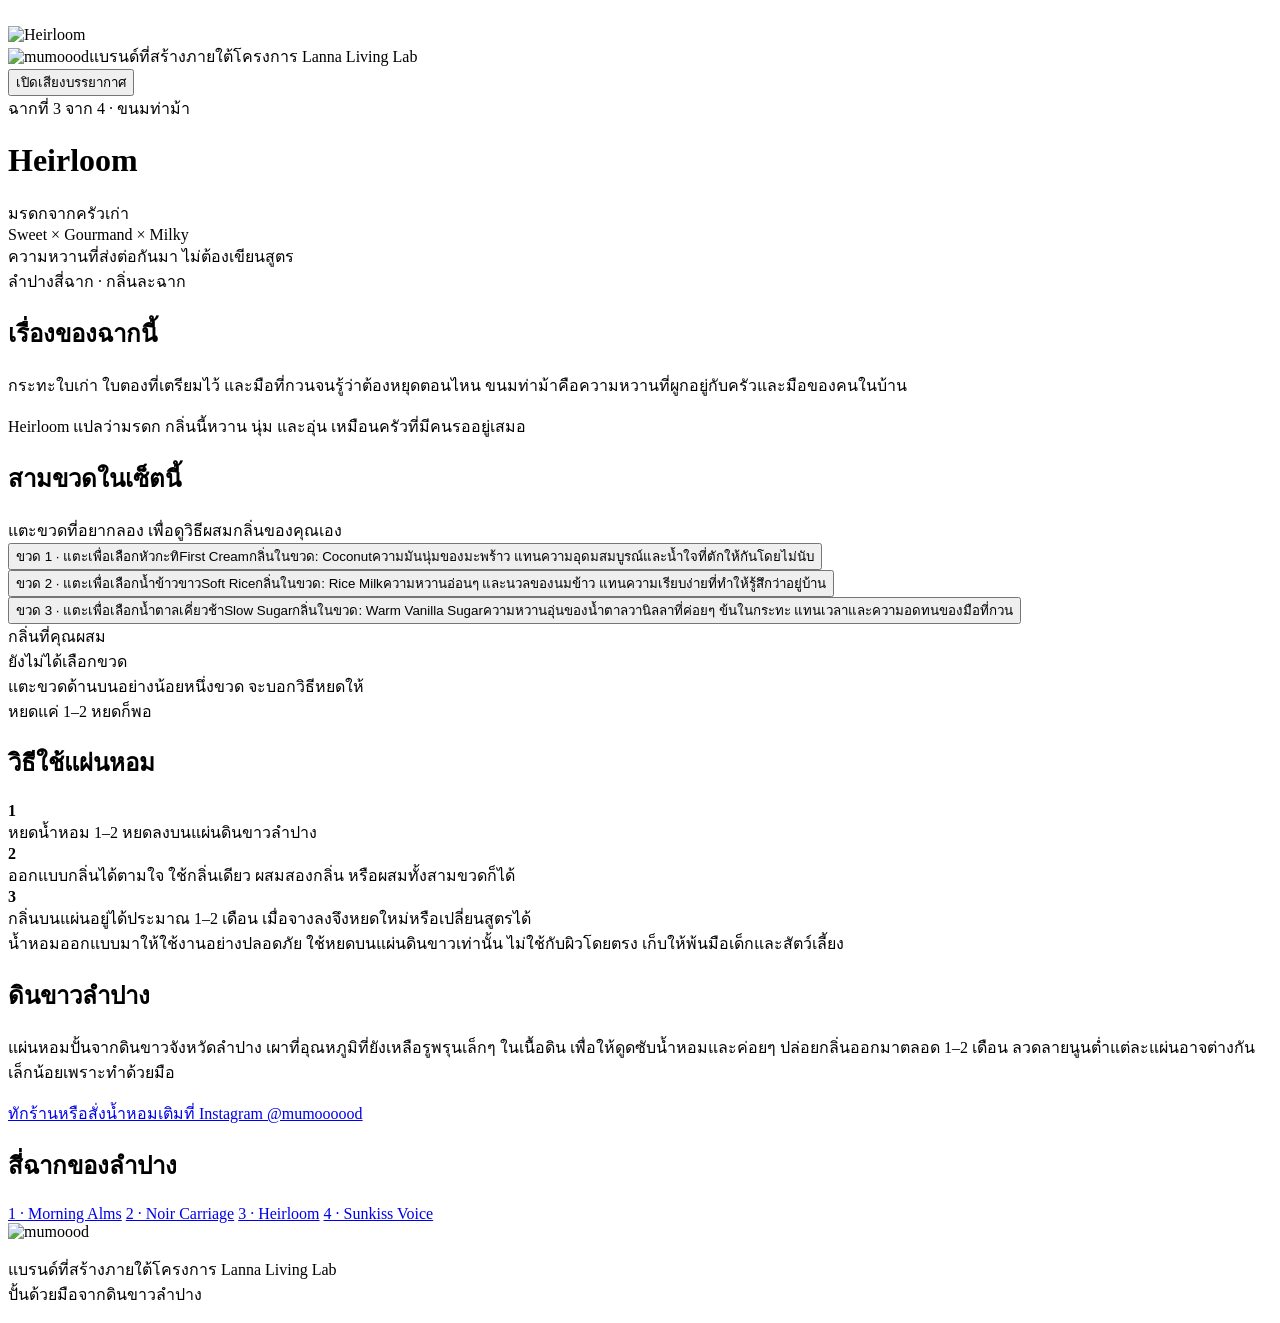
==== index.html @ 2b01fa06 "Add files via upload" ====
<!doctype html>
<html lang="th">
<head>
<meta charset="utf-8">
<meta name="viewport" content="width=device-width, initial-scale=1">
<title>Heirloom · mumoood</title>
<meta name="description" content="ความหวานที่ส่งต่อกันมา ไม่ต้องเขียนสูตร">
<meta property="og:type" content="website">
<meta property="og:title" content="Heirloom · mumoood">
<meta property="og:description" content="ความหวานที่ส่งต่อกันมา ไม่ต้องเขียนสูตร">
<meta property="og:image" content="https://mumoooood.github.io/assets/heirloom-hero.jpg">
<meta property="og:url" content="https://mumoooood.github.io/heirloom/">
<link rel="preconnect" href="https://fonts.googleapis.com"><link rel="preconnect" href="https://fonts.gstatic.com" crossorigin><link rel="stylesheet" href="https://fonts.googleapis.com/css2?family=Cormorant+Garamond:ital,wght@1,500;1,600&family=Noto+Sans+Thai:wght@400;600;700&display=swap">
<link rel="stylesheet" href="../assets/style.css">
</head>
<body data-sound="sizzle">
<div class="page">
<img class="page-bg" src="../assets/heirloom-bg.jpg" alt="">
<div class="page-veil"></div>
<div class="page-body">
<header class="hero">
<img class="hero-img" src="../assets/heirloom-hero.jpg" alt="Heirloom">
<div class="hero-shade"></div>
<div class="hero-content">
<div class="hero-top">
<div class="brand"><img src="../assets/logo-light.png" alt="mumoood"><span>แบรนด์ที่สร้างภายใต้โครงการ Lanna Living Lab</span></div>
<button type="button" class="sound-btn" id="sound-btn" aria-pressed="false">เปิดเสียงบรรยากาศ</button>
</div>
<div class="hero-bottom">
<div class="eyebrow">ฉากที่ 3 จาก 4 · ขนมท่าม้า</div>
<h1>Heirloom</h1>
<div class="th-name">มรดกจากครัวเก่า</div>
<div class="character">Sweet × Gourmand × Milky</div>
<div class="hook">ความหวานที่ส่งต่อกันมา ไม่ต้องเขียนสูตร</div>
</div>
</div>
</header>
<main>
<section class="section"><div class="card">
<div class="kicker">ลำปางสี่ฉาก · กลิ่นละฉาก</div>
<h2>เรื่องของฉากนี้</h2>
<p>กระทะใบเก่า ใบตองที่เตรียมไว้ และมือที่กวนจนรู้ว่าต้องหยุดตอนไหน ขนมท่าม้าคือความหวานที่ผูกอยู่กับครัวและมือของคนในบ้าน</p>
<p>Heirloom แปลว่ามรดก กลิ่นนี้หวาน นุ่ม และอุ่น เหมือนครัวที่มีคนรออยู่เสมอ</p>
</div></section>
<section class="section"><div class="card">
<h2>สามขวดในเซ็ตนี้</h2>
<div class="hint">แตะขวดที่อยากลอง เพื่อดูวิธีผสมกลิ่นของคุณเอง</div>
<button type="button" class="bottle" aria-pressed="false" data-no="1" data-name="หัวกะทิ" data-short="ความอุดมและน้ำใจ"><span class="no">ขวด 1 · แตะเพื่อเลือก</span><span class="name">หัวกะทิ</span><span class="en">First Cream</span><span class="from">กลิ่นในขวด: Coconut</span><span class="meaning">ความมันนุ่มของมะพร้าว แทนความอุดมสมบูรณ์และน้ำใจที่ตักให้กันโดยไม่นับ</span></button>
<button type="button" class="bottle" aria-pressed="false" data-no="2" data-name="น้ำข้าวขาว" data-short="ความเรียบง่ายของบ้าน"><span class="no">ขวด 2 · แตะเพื่อเลือก</span><span class="name">น้ำข้าวขาว</span><span class="en">Soft Rice</span><span class="from">กลิ่นในขวด: Rice Milk</span><span class="meaning">ความหวานอ่อนๆ และนวลของนมข้าว แทนความเรียบง่ายที่ทำให้รู้สึกว่าอยู่บ้าน</span></button>
<button type="button" class="bottle" aria-pressed="false" data-no="3" data-name="น้ำตาลเคี่ยวช้า" data-short="เวลาและความอดทน"><span class="no">ขวด 3 · แตะเพื่อเลือก</span><span class="name">น้ำตาลเคี่ยวช้า</span><span class="en">Slow Sugar</span><span class="from">กลิ่นในขวด: Warm Vanilla Sugar</span><span class="meaning">ความหวานอุ่นของน้ำตาลวานิลลาที่ค่อยๆ ข้นในกระทะ แทนเวลาและความอดทนของมือที่กวน</span></button>
<div class="mix" aria-live="polite">
<div class="kicker">กลิ่นที่คุณผสม</div>
<div class="mix-title" id="mix-title">ยังไม่ได้เลือกขวด</div>
<div class="mix-text" id="mix-text">แตะขวดด้านบนอย่างน้อยหนึ่งขวด จะบอกวิธีหยดให้</div>
<div class="mix-drops" id="mix-drops">หยดแค่ 1–2 หยดก็พอ</div>
</div>
</div></section>
<section class="section"><div class="card">
<h2>วิธีใช้แผ่นหอม</h2>
<div class="step"><b>1</b><div>หยดน้ำหอม 1–2 หยดลงบนแผ่นดินขาวลำปาง</div></div>
<div class="step"><b>2</b><div>ออกแบบกลิ่นได้ตามใจ ใช้กลิ่นเดียว ผสมสองกลิ่น หรือผสมทั้งสามขวดก็ได้</div></div>
<div class="step"><b>3</b><div>กลิ่นบนแผ่นอยู่ได้ประมาณ 1–2 เดือน เมื่อจางลงจึงหยดใหม่หรือเปลี่ยนสูตรได้</div></div>
<div class="note">น้ำหอมออกแบบมาให้ใช้งานอย่างปลอดภัย ใช้หยดบนแผ่นดินขาวเท่านั้น ไม่ใช้กับผิวโดยตรง เก็บให้พ้นมือเด็กและสัตว์เลี้ยง</div>
</div></section>
<section class="section"><div class="card">
<h2>ดินขาวลำปาง</h2>
<p>แผ่นหอมปั้นจากดินขาวจังหวัดลำปาง เผาที่อุณหภูมิที่ยังเหลือรูพรุนเล็กๆ ในเนื้อดิน เพื่อให้ดูดซับน้ำหอมและค่อยๆ ปล่อยกลิ่นออกมาตลอด 1–2 เดือน ลวดลายนูนต่ำแต่ละแผ่นอาจต่างกันเล็กน้อยเพราะทำด้วยมือ</p>
</div></section>
<section class="section"><a class="cta" href="https://www.instagram.com/mumoooood" target="_blank" rel="noopener">ทักร้านหรือสั่งน้ำหอมเติมที่ Instagram @mumoooood</a></section>
<section class="section"><div class="card">
<h2>สี่ฉากของลำปาง</h2>
<nav class="chips" aria-label="เลือกกลิ่น">
<a href="../morning-alms/">1 · Morning Alms</a>
<a href="../noir-carriage/">2 · Noir Carriage</a>
<a href="../heirloom/" aria-current="page">3 · Heirloom</a>
<a href="../sunkiss-voice/">4 · Sunkiss Voice</a>
</nav>
</div></section>
</main>
<footer class="footer"><img src="../assets/logo-dark.png" alt="mumoood"><p>แบรนด์ที่สร้างภายใต้โครงการ Lanna Living Lab<br>ปั้นด้วยมือจากดินขาวลำปาง</p></footer>
</div>
</div>
<script src="../assets/app.js"></script>
</body>
</html>
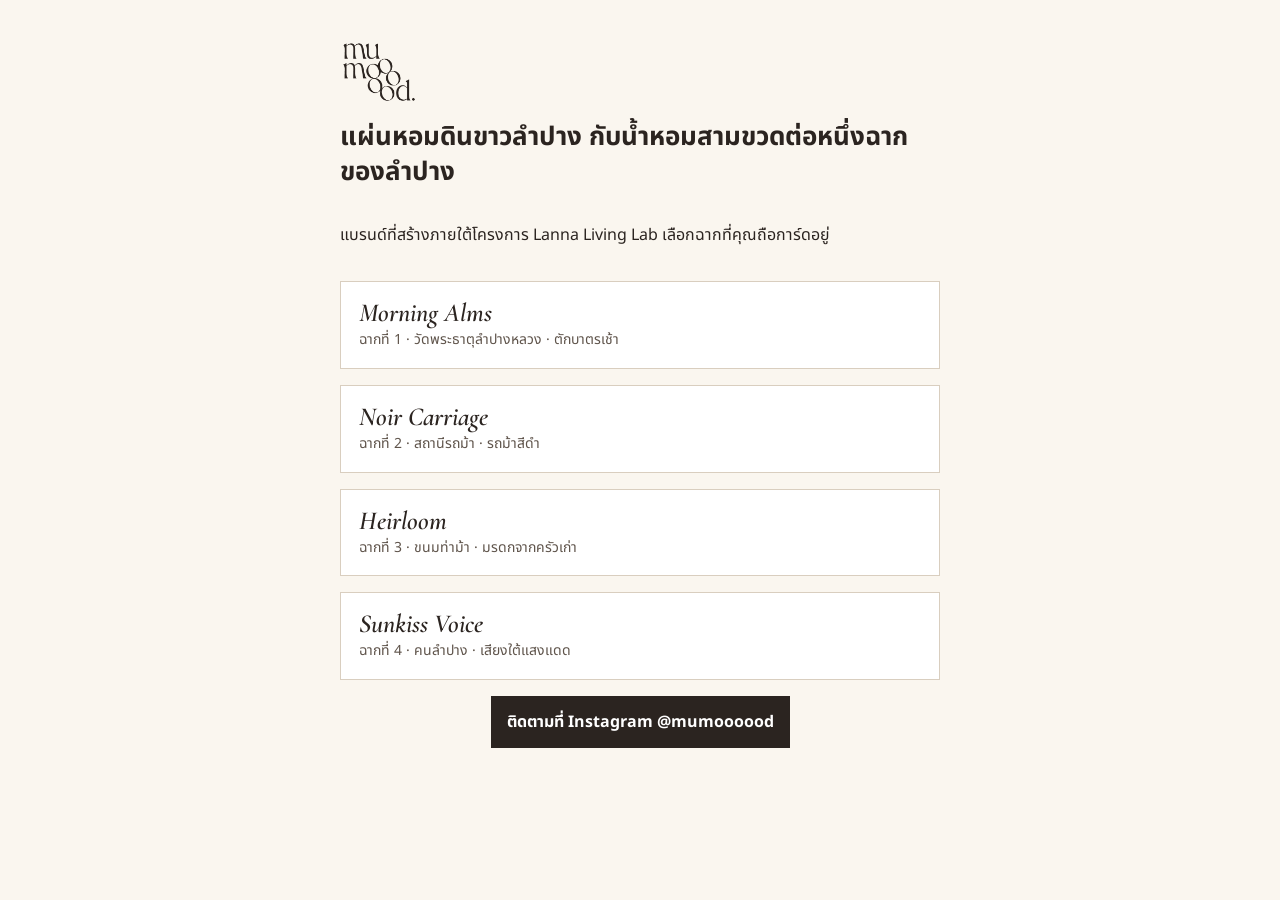
==== commit 69597a8d: "Add files via upload" ====
--- a/index.html
+++ b/index.html
@@ -3,83 +3,24 @@
 <head>
 <meta charset="utf-8">
 <meta name="viewport" content="width=device-width, initial-scale=1">
-<title>Heirloom · mumoood</title>
-<meta name="description" content="ความหวานที่ส่งต่อกันมา ไม่ต้องเขียนสูตร">
-<meta property="og:type" content="website">
-<meta property="og:title" content="Heirloom · mumoood">
-<meta property="og:description" content="ความหวานที่ส่งต่อกันมา ไม่ต้องเขียนสูตร">
-<meta property="og:image" content="https://mumoooood.github.io/assets/heirloom-hero.jpg">
-<meta property="og:url" content="https://mumoooood.github.io/heirloom/">
+<title>mumoood · Lanna Living Lab</title>
+<meta name="description" content="แผ่นหอมดินขาวลำปางและน้ำหอมสามขวด แบรนด์ที่สร้างภายใต้โครงการ Lanna Living Lab">
+<meta property="og:title" content="mumoood · Lanna Living Lab">
+<meta property="og:description" content="แผ่นหอมดินขาวลำปางและน้ำหอมสามขวด แบรนด์ที่สร้างภายใต้โครงการ Lanna Living Lab">
+<meta property="og:image" content="https://mumoooood.github.io/morning-alms-hero.jpg">
 <link rel="preconnect" href="https://fonts.googleapis.com"><link rel="preconnect" href="https://fonts.gstatic.com" crossorigin><link rel="stylesheet" href="https://fonts.googleapis.com/css2?family=Cormorant+Garamond:ital,wght@1,500;1,600&family=Noto+Sans+Thai:wght@400;600;700&display=swap">
-<link rel="stylesheet" href="../assets/style.css">
+<link rel="stylesheet" href="style.css">
 </head>
-<body data-sound="sizzle">
-<div class="page">
-<img class="page-bg" src="../assets/heirloom-bg.jpg" alt="">
-<div class="page-veil"></div>
-<div class="page-body">
-<header class="hero">
-<img class="hero-img" src="../assets/heirloom-hero.jpg" alt="Heirloom">
-<div class="hero-shade"></div>
-<div class="hero-content">
-<div class="hero-top">
-<div class="brand"><img src="../assets/logo-light.png" alt="mumoood"><span>แบรนด์ที่สร้างภายใต้โครงการ Lanna Living Lab</span></div>
-<button type="button" class="sound-btn" id="sound-btn" aria-pressed="false">เปิดเสียงบรรยากาศ</button>
-</div>
-<div class="hero-bottom">
-<div class="eyebrow">ฉากที่ 3 จาก 4 · ขนมท่าม้า</div>
-<h1>Heirloom</h1>
-<div class="th-name">มรดกจากครัวเก่า</div>
-<div class="character">Sweet × Gourmand × Milky</div>
-<div class="hook">ความหวานที่ส่งต่อกันมา ไม่ต้องเขียนสูตร</div>
-</div>
-</div>
-</header>
-<main>
-<section class="section"><div class="card">
-<div class="kicker">ลำปางสี่ฉาก · กลิ่นละฉาก</div>
-<h2>เรื่องของฉากนี้</h2>
-<p>กระทะใบเก่า ใบตองที่เตรียมไว้ และมือที่กวนจนรู้ว่าต้องหยุดตอนไหน ขนมท่าม้าคือความหวานที่ผูกอยู่กับครัวและมือของคนในบ้าน</p>
-<p>Heirloom แปลว่ามรดก กลิ่นนี้หวาน นุ่ม และอุ่น เหมือนครัวที่มีคนรออยู่เสมอ</p>
-</div></section>
-<section class="section"><div class="card">
-<h2>สามขวดในเซ็ตนี้</h2>
-<div class="hint">แตะขวดที่อยากลอง เพื่อดูวิธีผสมกลิ่นของคุณเอง</div>
-<button type="button" class="bottle" aria-pressed="false" data-no="1" data-name="หัวกะทิ" data-short="ความอุดมและน้ำใจ"><span class="no">ขวด 1 · แตะเพื่อเลือก</span><span class="name">หัวกะทิ</span><span class="en">First Cream</span><span class="from">กลิ่นในขวด: Coconut</span><span class="meaning">ความมันนุ่มของมะพร้าว แทนความอุดมสมบูรณ์และน้ำใจที่ตักให้กันโดยไม่นับ</span></button>
-<button type="button" class="bottle" aria-pressed="false" data-no="2" data-name="น้ำข้าวขาว" data-short="ความเรียบง่ายของบ้าน"><span class="no">ขวด 2 · แตะเพื่อเลือก</span><span class="name">น้ำข้าวขาว</span><span class="en">Soft Rice</span><span class="from">กลิ่นในขวด: Rice Milk</span><span class="meaning">ความหวานอ่อนๆ และนวลของนมข้าว แทนความเรียบง่ายที่ทำให้รู้สึกว่าอยู่บ้าน</span></button>
-<button type="button" class="bottle" aria-pressed="false" data-no="3" data-name="น้ำตาลเคี่ยวช้า" data-short="เวลาและความอดทน"><span class="no">ขวด 3 · แตะเพื่อเลือก</span><span class="name">น้ำตาลเคี่ยวช้า</span><span class="en">Slow Sugar</span><span class="from">กลิ่นในขวด: Warm Vanilla Sugar</span><span class="meaning">ความหวานอุ่นของน้ำตาลวานิลลาที่ค่อยๆ ข้นในกระทะ แทนเวลาและความอดทนของมือที่กวน</span></button>
-<div class="mix" aria-live="polite">
-<div class="kicker">กลิ่นที่คุณผสม</div>
-<div class="mix-title" id="mix-title">ยังไม่ได้เลือกขวด</div>
-<div class="mix-text" id="mix-text">แตะขวดด้านบนอย่างน้อยหนึ่งขวด จะบอกวิธีหยดให้</div>
-<div class="mix-drops" id="mix-drops">หยดแค่ 1–2 หยดก็พอ</div>
-</div>
-</div></section>
-<section class="section"><div class="card">
-<h2>วิธีใช้แผ่นหอม</h2>
-<div class="step"><b>1</b><div>หยดน้ำหอม 1–2 หยดลงบนแผ่นดินขาวลำปาง</div></div>
-<div class="step"><b>2</b><div>ออกแบบกลิ่นได้ตามใจ ใช้กลิ่นเดียว ผสมสองกลิ่น หรือผสมทั้งสามขวดก็ได้</div></div>
-<div class="step"><b>3</b><div>กลิ่นบนแผ่นอยู่ได้ประมาณ 1–2 เดือน เมื่อจางลงจึงหยดใหม่หรือเปลี่ยนสูตรได้</div></div>
-<div class="note">น้ำหอมออกแบบมาให้ใช้งานอย่างปลอดภัย ใช้หยดบนแผ่นดินขาวเท่านั้น ไม่ใช้กับผิวโดยตรง เก็บให้พ้นมือเด็กและสัตว์เลี้ยง</div>
-</div></section>
-<section class="section"><div class="card">
-<h2>ดินขาวลำปาง</h2>
-<p>แผ่นหอมปั้นจากดินขาวจังหวัดลำปาง เผาที่อุณหภูมิที่ยังเหลือรูพรุนเล็กๆ ในเนื้อดิน เพื่อให้ดูดซับน้ำหอมและค่อยๆ ปล่อยกลิ่นออกมาตลอด 1–2 เดือน ลวดลายนูนต่ำแต่ละแผ่นอาจต่างกันเล็กน้อยเพราะทำด้วยมือ</p>
-</div></section>
-<section class="section"><a class="cta" href="https://www.instagram.com/mumoooood" target="_blank" rel="noopener">ทักร้านหรือสั่งน้ำหอมเติมที่ Instagram @mumoooood</a></section>
-<section class="section"><div class="card">
-<h2>สี่ฉากของลำปาง</h2>
-<nav class="chips" aria-label="เลือกกลิ่น">
-<a href="../morning-alms/">1 · Morning Alms</a>
-<a href="../noir-carriage/">2 · Noir Carriage</a>
-<a href="../heirloom/" aria-current="page">3 · Heirloom</a>
-<a href="../sunkiss-voice/">4 · Sunkiss Voice</a>
-</nav>
-</div></section>
+<body>
+<main class="landing">
+<div class="brand"><img src="logo-dark.png" alt="mumoood"></div>
+<h1>แผ่นหอมดินขาวลำปาง กับน้ำหอมสามขวดต่อหนึ่งฉากของลำปาง</h1>
+<p>แบรนด์ที่สร้างภายใต้โครงการ Lanna Living Lab เลือกฉากที่คุณถือการ์ดอยู่</p>
+<a class="scent-link" href="morning-alms.html"><span class="en">Morning Alms</span><span class="sub">ฉากที่ 1 · วัดพระธาตุลำปางหลวง · ตักบาตรเช้า</span></a>
+<a class="scent-link" href="noir-carriage.html"><span class="en">Noir Carriage</span><span class="sub">ฉากที่ 2 · สถานีรถม้า · รถม้าสีดำ</span></a>
+<a class="scent-link" href="heirloom.html"><span class="en">Heirloom</span><span class="sub">ฉากที่ 3 · ขนมท่าม้า · มรดกจากครัวเก่า</span></a>
+<a class="scent-link" href="sunkiss-voice.html"><span class="en">Sunkiss Voice</span><span class="sub">ฉากที่ 4 · คนลำปาง · เสียงใต้แสงแดด</span></a>
+<a class="cta" href="https://www.instagram.com/mumoooood" target="_blank" rel="noopener">ติดตามที่ Instagram @mumoooood</a>
 </main>
-<footer class="footer"><img src="../assets/logo-dark.png" alt="mumoood"><p>แบรนด์ที่สร้างภายใต้โครงการ Lanna Living Lab<br>ปั้นด้วยมือจากดินขาวลำปาง</p></footer>
-</div>
-</div>
-<script src="../assets/app.js"></script>
 </body>
 </html>
--- a/style.css
+++ b/style.css
@@ -0,0 +1,114 @@
+:root{
+  --ink:#2B2420;
+  --muted:#5F544B;
+  --cream:#FAF6EF;
+  --card:rgba(250,246,239,.94);
+  --line:#D9CEBF;
+}
+*{box-sizing:border-box}
+html{-webkit-text-size-adjust:100%}
+body{
+  margin:0;background:var(--cream);color:var(--ink);
+  font-family:'Noto Sans Thai',system-ui,sans-serif;font-size:16px;line-height:1.7;
+}
+a{color:inherit}
+img{display:block}
+.page{position:relative;overflow:hidden;min-height:100vh}
+.page-bg{position:absolute;inset:0;width:100%;height:100%;object-fit:cover;filter:blur(24px);transform:scale(1.25);opacity:.6}
+.page-veil{position:absolute;inset:0;background:rgba(250,246,239,.62)}
+.page-body{position:relative}
+
+/* hero */
+.hero{position:relative;height:720px;overflow:hidden;color:#fff}
+.hero-img{position:absolute;inset:0;width:100%;height:100%;object-fit:cover}
+.hero-shade{position:absolute;inset:0;background:linear-gradient(to top,rgba(28,20,16,.86) 0%,rgba(28,20,16,.6) 42%,rgba(28,20,16,.18) 100%)}
+.hero-content{position:absolute;inset:0;padding:20px 20px 40px;display:flex;flex-direction:column;justify-content:space-between}
+.hero-top,.hero-bottom{max-width:640px;margin:0 auto;width:100%}
+.hero-top{display:flex;align-items:flex-start;justify-content:space-between;gap:12px}
+.brand{display:flex;align-items:center;gap:12px}
+.brand img{height:56px;width:auto}
+.brand span{font-size:14px;line-height:1.45;max-width:150px}
+.sound-btn{
+  min-height:44px;padding:0 16px;border:none;border-radius:999px;
+  background:rgba(250,246,239,.94);color:var(--ink);
+  font:600 15px 'Noto Sans Thai',sans-serif;cursor:pointer;
+}
+.hero-bottom{display:flex;flex-direction:column;gap:10px}
+.eyebrow{font-size:15px;letter-spacing:.04em}
+.hero h1{
+  margin:0;font-family:'Cormorant Garamond',serif;font-style:italic;font-weight:600;
+  font-size:60px;line-height:1.02;
+}
+.th-name{font-size:20px;font-weight:600}
+.character{font-size:15px;letter-spacing:.04em}
+.hook{font-size:18px;line-height:1.6;margin-top:6px}
+
+/* sections */
+.section{padding:20px 16px 0}
+.section:first-of-type{padding-top:28px}
+.card{
+  max-width:640px;margin:0 auto;background:var(--card);padding:28px 22px;
+  display:flex;flex-direction:column;gap:12px;
+}
+.card h2{margin:0;font-size:24px;line-height:1.35}
+.card p{margin:0}
+.kicker{font-size:14px;font-weight:700;letter-spacing:.08em;color:var(--muted)}
+.note{font-size:14px;color:var(--muted);line-height:1.6}
+.hint{font-size:15px;color:var(--muted);line-height:1.6}
+
+/* bottles */
+.bottle{
+  position:relative;display:block;width:100%;text-align:left;padding:18px;
+  background:#fff;border:1px solid var(--line);color:var(--ink);
+  font:inherit;line-height:1.6;cursor:pointer;
+}
+.bottle[aria-pressed="true"]{outline:3px solid var(--ink);outline-offset:-3px}
+.bottle .no{display:block;font-size:14px;font-weight:700;letter-spacing:.08em;color:var(--muted)}
+.bottle .name{display:block;font-size:22px;font-weight:700;line-height:1.35;margin-top:2px}
+.bottle .en{display:block;font-family:'Cormorant Garamond',serif;font-style:italic;font-weight:600;font-size:22px;line-height:1.2}
+.bottle .from{display:block;font-size:14px;color:var(--muted);margin-top:6px;line-height:1.5}
+.bottle .meaning{display:block;margin-top:8px}
+.mix{background:var(--ink);color:#fff;padding:20px;display:flex;flex-direction:column;gap:6px}
+.mix .kicker{color:#fff}
+.mix-title{font-size:20px;font-weight:700;line-height:1.4}
+.mix-text{font-size:16px;line-height:1.6}
+.mix-drops{font-size:16px;font-weight:600;line-height:1.6;margin-top:4px}
+
+/* steps */
+.step{display:flex;gap:14px}
+.step b{
+  flex-shrink:0;width:32px;height:32px;border-radius:50%;background:var(--ink);color:#fff;
+  display:flex;align-items:center;justify-content:center;font-weight:700;
+}
+
+/* links */
+.cta{
+  max-width:640px;margin:0 auto;display:flex;align-items:center;justify-content:center;
+  min-height:52px;background:var(--ink);color:#fff;font-weight:700;text-decoration:none;
+  padding:0 16px;text-align:center;
+}
+.chips{display:flex;flex-wrap:wrap;gap:10px}
+.chips a{
+  display:flex;align-items:center;min-height:44px;padding:0 16px;border:1px solid var(--ink);
+  text-decoration:none;font-family:'Cormorant Garamond',serif;font-style:italic;font-weight:600;font-size:20px;
+}
+.chips a[aria-current="page"]{background:var(--ink);color:#fff}
+.footer{max-width:640px;margin:0 auto;padding:28px 16px 48px;display:flex;align-items:center;gap:14px}
+.footer img{height:56px;width:auto}
+.footer p{margin:0;font-size:14px;line-height:1.55;color:#3B322C}
+
+/* temporary landing */
+.landing{max-width:640px;margin:0 auto;padding:40px 20px;display:flex;flex-direction:column;gap:16px}
+.landing .brand img{height:64px}
+.landing h1{margin:0;font-size:26px;line-height:1.35}
+.scent-link{
+  display:block;text-decoration:none;background:#fff;border:1px solid var(--line);padding:16px 18px;
+}
+.scent-link .en{font-family:'Cormorant Garamond',serif;font-style:italic;font-weight:600;font-size:26px;line-height:1.15;display:block}
+.scent-link .sub{font-size:14px;color:var(--muted);display:block}
+
+@media (min-width:700px){
+  .hero{height:760px}
+  .hero h1{font-size:76px}
+}
+@media (prefers-reduced-motion:reduce){*{scroll-behavior:auto}}
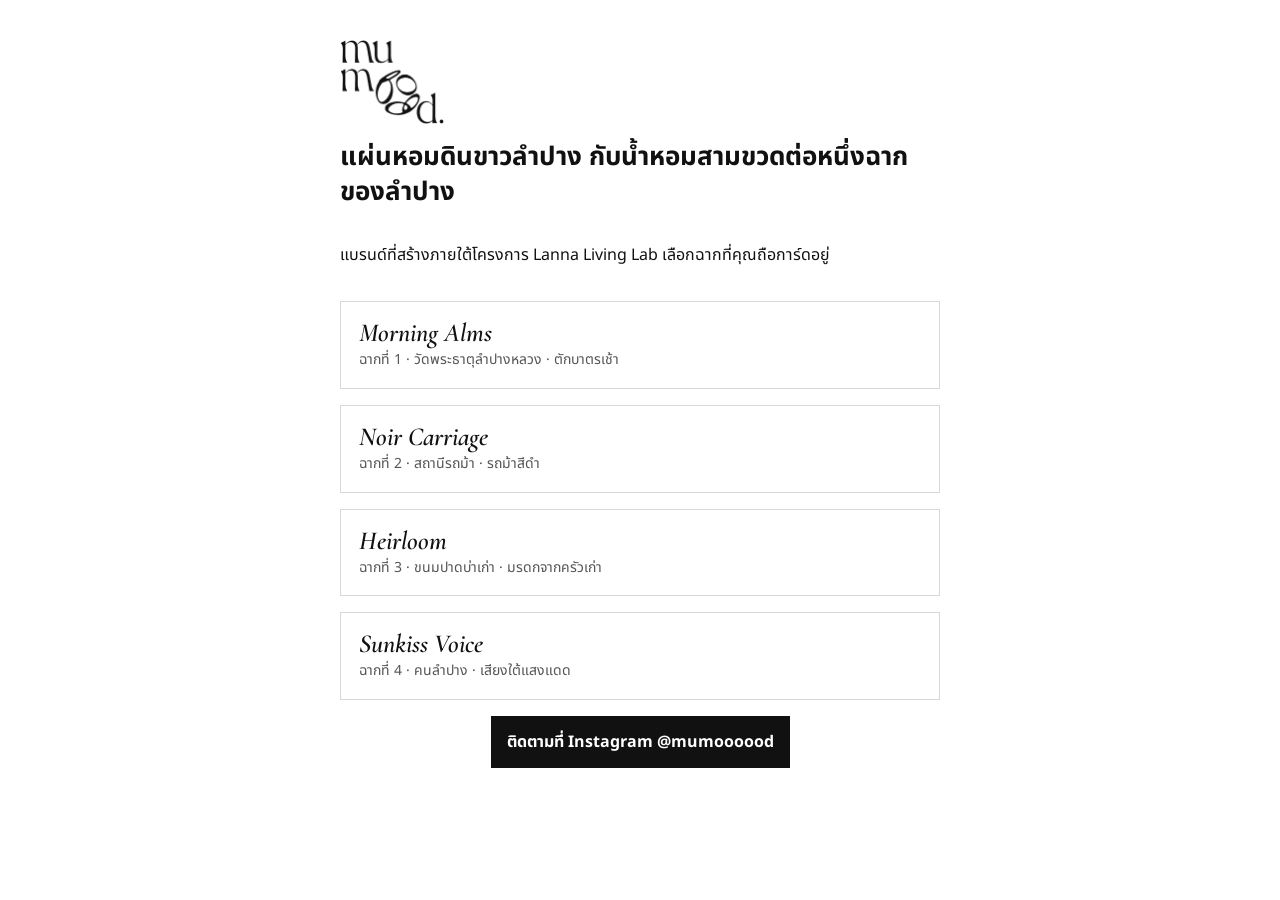
==== commit fb1b7f1c: "Add files via upload" ====
--- a/index.html
+++ b/index.html
@@ -3,9 +3,9 @@
 <head>
 <meta charset="utf-8">
 <meta name="viewport" content="width=device-width, initial-scale=1">
-<title>mumoood · Lanna Living Lab</title>
+<title>mumoooood · Lanna Living Lab</title>
 <meta name="description" content="แผ่นหอมดินขาวลำปางและน้ำหอมสามขวด แบรนด์ที่สร้างภายใต้โครงการ Lanna Living Lab">
-<meta property="og:title" content="mumoood · Lanna Living Lab">
+<meta property="og:title" content="mumoooood · Lanna Living Lab">
 <meta property="og:description" content="แผ่นหอมดินขาวลำปางและน้ำหอมสามขวด แบรนด์ที่สร้างภายใต้โครงการ Lanna Living Lab">
 <meta property="og:image" content="https://mumoooood.github.io/morning-alms-hero.jpg">
 <link rel="preconnect" href="https://fonts.googleapis.com"><link rel="preconnect" href="https://fonts.gstatic.com" crossorigin><link rel="stylesheet" href="https://fonts.googleapis.com/css2?family=Cormorant+Garamond:ital,wght@1,500;1,600&family=Noto+Sans+Thai:wght@400;600;700&display=swap">
@@ -13,12 +13,12 @@
 </head>
 <body>
 <main class="landing">
-<div class="brand"><img src="logo-dark.png" alt="mumoood"></div>
+<div class="brand"><img src="logo-dark.png" alt="mumoooood"></div>
 <h1>แผ่นหอมดินขาวลำปาง กับน้ำหอมสามขวดต่อหนึ่งฉากของลำปาง</h1>
 <p>แบรนด์ที่สร้างภายใต้โครงการ Lanna Living Lab เลือกฉากที่คุณถือการ์ดอยู่</p>
 <a class="scent-link" href="morning-alms.html"><span class="en">Morning Alms</span><span class="sub">ฉากที่ 1 · วัดพระธาตุลำปางหลวง · ตักบาตรเช้า</span></a>
 <a class="scent-link" href="noir-carriage.html"><span class="en">Noir Carriage</span><span class="sub">ฉากที่ 2 · สถานีรถม้า · รถม้าสีดำ</span></a>
-<a class="scent-link" href="heirloom.html"><span class="en">Heirloom</span><span class="sub">ฉากที่ 3 · ขนมท่าม้า · มรดกจากครัวเก่า</span></a>
+<a class="scent-link" href="heirloom.html"><span class="en">Heirloom</span><span class="sub">ฉากที่ 3 · ขนมปาดบ่าเก่า · มรดกจากครัวเก่า</span></a>
 <a class="scent-link" href="sunkiss-voice.html"><span class="en">Sunkiss Voice</span><span class="sub">ฉากที่ 4 · คนลำปาง · เสียงใต้แสงแดด</span></a>
 <a class="cta" href="https://www.instagram.com/mumoooood" target="_blank" rel="noopener">ติดตามที่ Instagram @mumoooood</a>
 </main>
--- a/style.css
+++ b/style.css
@@ -1,9 +1,9 @@
 :root{
-  --ink:#2B2420;
-  --muted:#5F544B;
-  --cream:#FAF6EF;
-  --card:rgba(250,246,239,.94);
-  --line:#D9CEBF;
+  --ink:#111111;
+  --muted:#555555;
+  --cream:#FFFFFF;
+  --card:rgba(255,255,255,.94);
+  --line:#D8D8D8;
 }
 *{box-sizing:border-box}
 html{-webkit-text-size-adjust:100%}
@@ -14,23 +14,23 @@
 a{color:inherit}
 img{display:block}
 .page{position:relative;overflow:hidden;min-height:100vh}
-.page-bg{position:absolute;inset:0;width:100%;height:100%;object-fit:cover;filter:blur(24px);transform:scale(1.25);opacity:.6}
-.page-veil{position:absolute;inset:0;background:rgba(250,246,239,.62)}
+.page-bg{position:absolute;inset:0;width:100%;height:100%;object-fit:cover;filter:grayscale(1) blur(24px);transform:scale(1.25);opacity:.6}
+.page-veil{position:absolute;inset:0;background:rgba(255,255,255,.62)}
 .page-body{position:relative}
 
 /* hero */
 .hero{position:relative;height:720px;overflow:hidden;color:#fff}
 .hero-img{position:absolute;inset:0;width:100%;height:100%;object-fit:cover}
-.hero-shade{position:absolute;inset:0;background:linear-gradient(to top,rgba(28,20,16,.86) 0%,rgba(28,20,16,.6) 42%,rgba(28,20,16,.18) 100%)}
+.hero-shade{position:absolute;inset:0;background:linear-gradient(to top,rgba(0,0,0,.86) 0%,rgba(0,0,0,.6) 42%,rgba(0,0,0,.18) 100%)}
 .hero-content{position:absolute;inset:0;padding:20px 20px 40px;display:flex;flex-direction:column;justify-content:space-between}
 .hero-top,.hero-bottom{max-width:640px;margin:0 auto;width:100%}
 .hero-top{display:flex;align-items:flex-start;justify-content:space-between;gap:12px}
 .brand{display:flex;align-items:center;gap:12px}
-.brand img{height:56px;width:auto}
+.brand img{height:72px;width:auto}
 .brand span{font-size:14px;line-height:1.45;max-width:150px}
 .sound-btn{
   min-height:44px;padding:0 16px;border:none;border-radius:999px;
-  background:rgba(250,246,239,.94);color:var(--ink);
+  background:rgba(255,255,255,.94);color:var(--ink);
   font:600 15px 'Noto Sans Thai',sans-serif;cursor:pointer;
 }
 .hero-bottom{display:flex;flex-direction:column;gap:10px}
@@ -94,12 +94,12 @@
 }
 .chips a[aria-current="page"]{background:var(--ink);color:#fff}
 .footer{max-width:640px;margin:0 auto;padding:28px 16px 48px;display:flex;align-items:center;gap:14px}
-.footer img{height:56px;width:auto}
-.footer p{margin:0;font-size:14px;line-height:1.55;color:#3B322C}
+.footer img{height:64px;width:auto}
+.footer p{margin:0;font-size:14px;line-height:1.55;color:#333333}
 
 /* temporary landing */
 .landing{max-width:640px;margin:0 auto;padding:40px 20px;display:flex;flex-direction:column;gap:16px}
-.landing .brand img{height:64px}
+.landing .brand img{height:84px}
 .landing h1{margin:0;font-size:26px;line-height:1.35}
 .scent-link{
   display:block;text-decoration:none;background:#fff;border:1px solid var(--line);padding:16px 18px;
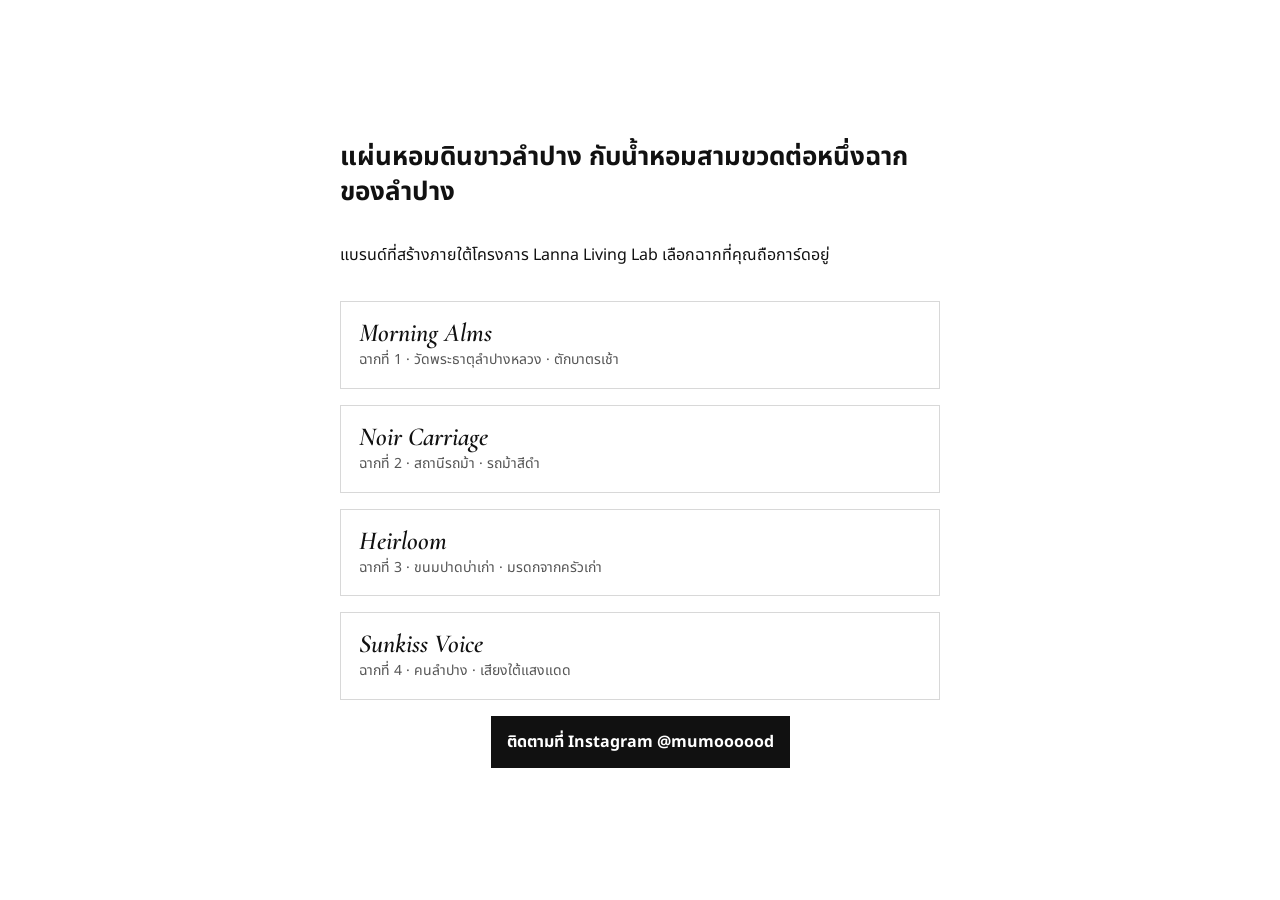
==== commit 3769f725: "Add files via upload" ====
--- a/index.html
+++ b/index.html
@@ -13,7 +13,7 @@
 </head>
 <body>
 <main class="landing">
-<div class="brand"><img src="logo-dark.png" alt="mumoooood"></div>
+<div class="brand"><img src="logo-spin.gif" alt="mumoooood"></div>
 <h1>แผ่นหอมดินขาวลำปาง กับน้ำหอมสามขวดต่อหนึ่งฉากของลำปาง</h1>
 <p>แบรนด์ที่สร้างภายใต้โครงการ Lanna Living Lab เลือกฉากที่คุณถือการ์ดอยู่</p>
 <a class="scent-link" href="morning-alms.html"><span class="en">Morning Alms</span><span class="sub">ฉากที่ 1 · วัดพระธาตุลำปางหลวง · ตักบาตรเช้า</span></a>
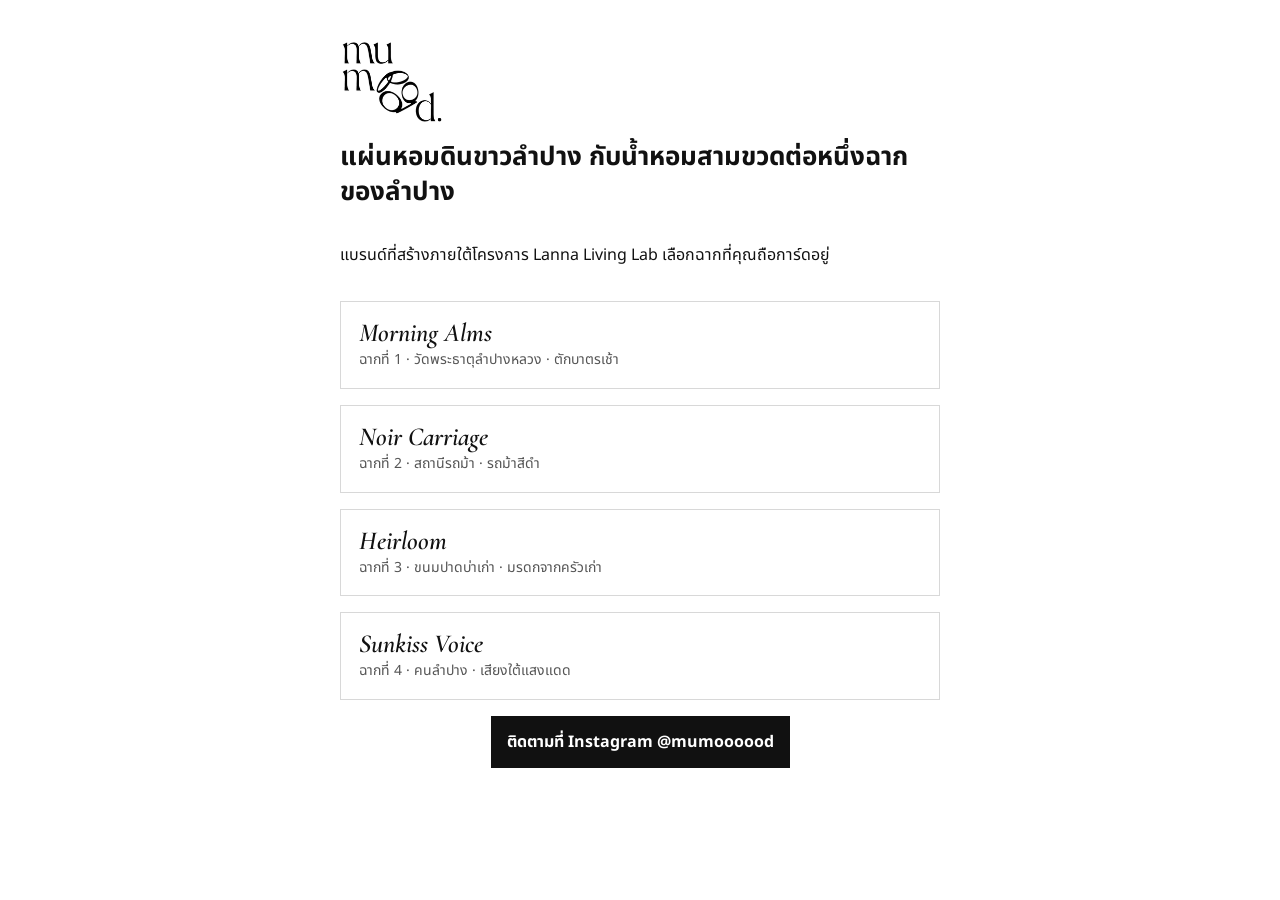
==== commit d3e14e08: "Add files via upload" ====
--- a/index.html
+++ b/index.html
@@ -9,11 +9,11 @@
 <meta property="og:description" content="แผ่นหอมดินขาวลำปางและน้ำหอมสามขวด แบรนด์ที่สร้างภายใต้โครงการ Lanna Living Lab">
 <meta property="og:image" content="https://mumoooood.github.io/morning-alms-hero.jpg">
 <link rel="preconnect" href="https://fonts.googleapis.com"><link rel="preconnect" href="https://fonts.gstatic.com" crossorigin><link rel="stylesheet" href="https://fonts.googleapis.com/css2?family=Cormorant+Garamond:ital,wght@1,500;1,600&family=Noto+Sans+Thai:wght@400;600;700&display=swap">
-<link rel="stylesheet" href="style.css">
+<link rel="stylesheet" href="style.css"><style>.landing .brand img{filter:invert(1)}</style>
 </head>
 <body>
 <main class="landing">
-<div class="brand"><img src="logo-spin.gif" alt="mumoooood"></div>
+<div class="brand"><img src="logo-spin.webp" alt="mumoooood"></div>
 <h1>แผ่นหอมดินขาวลำปาง กับน้ำหอมสามขวดต่อหนึ่งฉากของลำปาง</h1>
 <p>แบรนด์ที่สร้างภายใต้โครงการ Lanna Living Lab เลือกฉากที่คุณถือการ์ดอยู่</p>
 <a class="scent-link" href="morning-alms.html"><span class="en">Morning Alms</span><span class="sub">ฉากที่ 1 · วัดพระธาตุลำปางหลวง · ตักบาตรเช้า</span></a>
